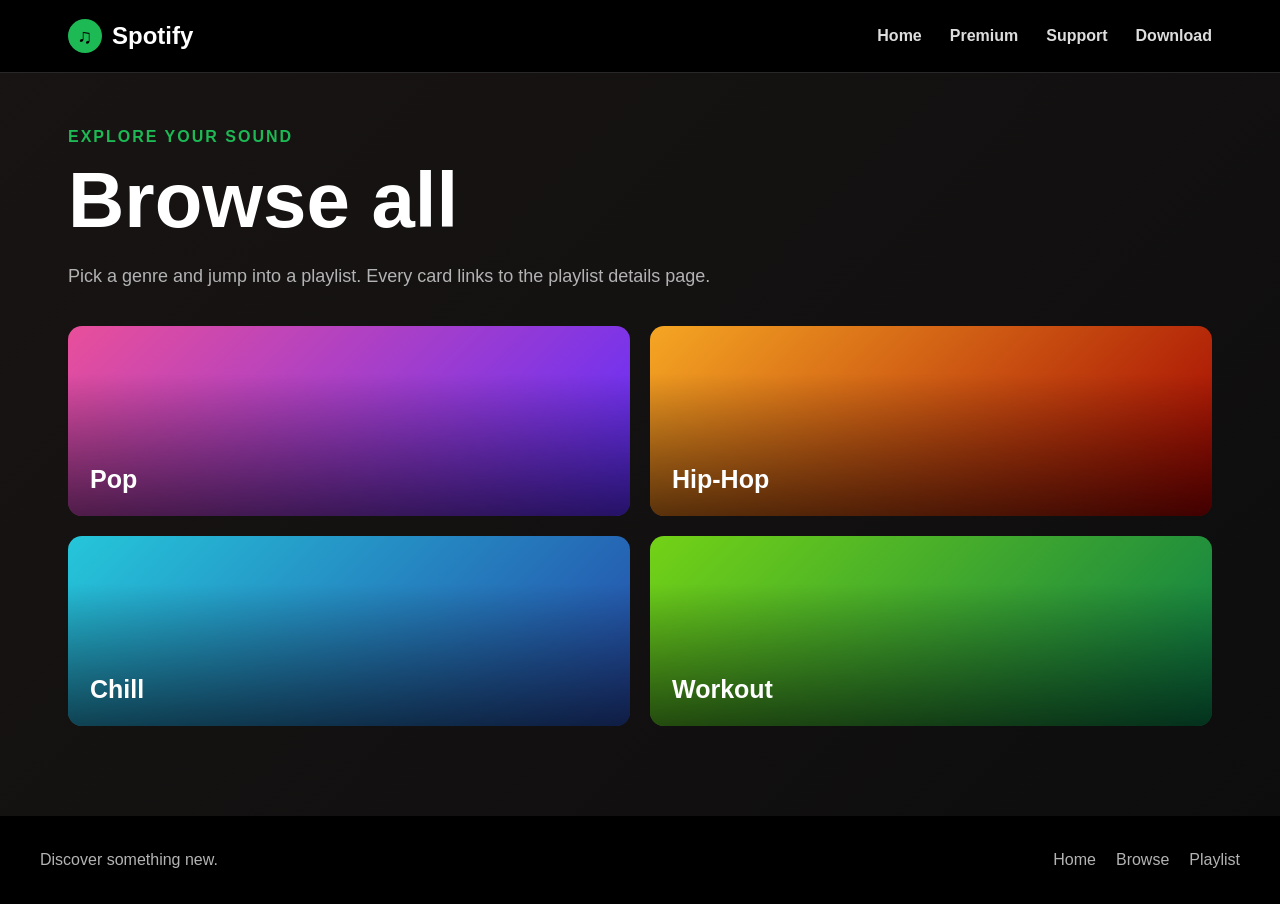
==== browse.html @ c549fef0 "HELLO" ====
<!DOCTYPE html>
<html lang="en">
<head><meta charset="UTF-8"><meta name="viewport" content="width=device-width,initial-scale=1.0">
<title>Spotify Clone | Browse</title><link rel="stylesheet" href="style.css"></head>
<body>
<header><nav class="navbar">
<a class="logo" href="index.html"><span class="logo-mark">♫</span>Spotify</a>
<div class="nav-links"><a href="index.html">Home</a><a href="browse.html">Premium</a><a href="browse.html">Support</a><a href="browse.html">Download</a></div>
</nav></header>
<main>
<div class="eyebrow">Explore your sound</div><h1>Browse all</h1><p class="page-intro">Pick a genre and jump into a playlist. Every card links to the playlist details page.</p>
<section class="genre-grid" style="margin-top:35px">
<a class="genre genre-pop" href="playlist.html"><span>Pop</span></a>
<a class="genre genre-hiphop" href="playlist.html"><span>Hip-Hop</span></a>
<a class="genre genre-chill" href="playlist.html"><span>Chill</span></a>
<a class="genre genre-workout" href="playlist.html"><span>Workout</span></a>
</section>
</main>
<footer><div class="footer-inner"><span>Discover something new.</span><div class="footer-links"><a href="index.html">Home</a><a href="browse.html">Browse</a><a href="playlist.html">Playlist</a></div></div></footer>
</body></html>
---- style.css ----
*{box-sizing:border-box;margin:0;padding:0}
:root{--green:#1DB954;--black:#191414;--dark:#121212;--card:#181818;--muted:#b3b3b3;--white:#fff}
body{font-family:Arial,Helvetica,sans-serif;background:linear-gradient(135deg,#191414,#0d0d0d);color:var(--white);min-height:100vh}
a{color:inherit;text-decoration:none}
header{background:#000;position:sticky;top:0;z-index:10;border-bottom:1px solid #282828}
.navbar{max-width:1200px;margin:auto;min-height:72px;padding:0 28px;display:flex;align-items:center;justify-content:space-between;gap:25px}
.logo{display:flex;align-items:center;gap:10px;font-size:24px;font-weight:800}
.logo-mark{width:34px;height:34px;border-radius:50%;background:var(--green);display:grid;place-items:center;color:#000;font-size:20px}
.nav-links{display:flex;align-items:center;gap:28px;font-weight:700}
.nav-links a{color:#ddd;transition:.2s}
.nav-links a:hover{color:var(--green)}
.nav-cta{background:var(--green);color:#000!important;padding:10px 18px;border-radius:999px}
main{max-width:1200px;margin:auto;padding:55px 28px 90px}
.hero{min-height:420px;display:flex;align-items:center;justify-content:space-between;gap:40px;padding:50px 0}
.hero-copy{max-width:650px}
.eyebrow{color:var(--green);font-weight:800;text-transform:uppercase;letter-spacing:2px;margin-bottom:15px}
h1{font-size:clamp(42px,7vw,78px);line-height:1.02;margin-bottom:20px}
.hero p,.page-intro{color:var(--muted);font-size:18px;line-height:1.7;max-width:650px}
.btn{display:inline-block;margin-top:28px;background:var(--green);color:#000;font-weight:800;padding:14px 25px;border-radius:999px;transition:.2s}
.btn:hover{transform:scale(1.04);background:#35e36d}
.hero-art{width:310px;height:310px;border-radius:18px;background:linear-gradient(145deg,#1ed760,#0b6b32 55%,#050505);display:grid;place-items:center;box-shadow:0 25px 60px #0008}
.hero-art span{font-size:90px;font-weight:900;color:#000}
.section-title{font-size:28px;margin:35px 0 22px}
.card-row,.genre-grid{display:flex;flex-wrap:wrap;gap:20px}
.card{background:var(--card);padding:18px;border-radius:12px;width:calc(25% - 15px);min-width:200px;transition:.25s}
.card:hover{background:#242424;transform:translateY(-5px)}
.cover{width:100%;aspect-ratio:1;border-radius:8px;object-fit:cover;background:#333}
.card h3{font-size:17px;margin-top:15px}
.card p{color:var(--muted);font-size:14px;margin-top:7px}
.genre{height:190px;display:flex;align-items:flex-end;padding:22px;border-radius:14px;overflow:hidden;position:relative;font-size:25px;font-weight:800}
.genre:after{content:"";position:absolute;inset:0;background:linear-gradient(transparent 25%,#0009)}
.genre span{position:relative;z-index:1}
.genre-pop{background:linear-gradient(135deg,#e94f9a,#5b2cff)}
.genre-hiphop{background:linear-gradient(135deg,#f5a623,#a00000)}
.genre-chill{background:linear-gradient(135deg,#25c6da,#2547a8)}
.genre-workout{background:linear-gradient(135deg,#73d216,#087a48)}
.genre-grid .genre{width:calc(50% - 10px)}
.playlist-header{display:flex;align-items:end;gap:30px;padding:35px 0}
.playlist-cover{width:250px;height:250px;border-radius:12px;object-fit:cover}
.playlist-info h1{font-size:55px;margin:8px 0}
.playlist-info p{color:var(--muted);line-height:1.6}
.play-btn{display:inline-block;background:var(--green);color:#000;font-weight:800;border-radius:999px;padding:13px 24px;margin-top:20px}
.track-table{width:100%;border-collapse:collapse;margin-top:25px;background:#151515;border-radius:12px;overflow:hidden}
.track-table th,.track-table td{text-align:left;padding:17px 18px;border-bottom:1px solid #292929}
.track-table th{color:var(--muted);font-size:13px;text-transform:uppercase;letter-spacing:1px}
.track-table tr:hover td{background:#202020}
.track-no{color:var(--muted);width:60px}
.duration{color:var(--muted);width:120px}
form{margin-top:45px;max-width:520px;background:var(--card);padding:25px;border-radius:14px}
label{display:block;margin-bottom:8px;font-weight:700}
input{width:100%;padding:13px 14px;border:1px solid #444;border-radius:7px;background:#0d0d0d;color:#fff}
footer{background:#000;padding:35px 28px;color:var(--muted)}
.footer-inner{max-width:1200px;margin:auto;display:flex;justify-content:space-between;gap:25px;flex-wrap:wrap}
.footer-links{display:flex;gap:20px;flex-wrap:wrap}
.footer-links a:hover{color:var(--green)}
#featured{scroll-margin-top:90px}
@media(max-width:760px){
 .navbar{padding:14px 18px;align-items:flex-start}.nav-links{gap:12px;font-size:13px;flex-wrap:wrap;justify-content:flex-end}.logo{font-size:19px}
 main{padding:35px 18px 70px}.hero{flex-direction:column;align-items:flex-start}.hero-art{width:230px;height:230px}.hero-art span{font-size:70px}
 .card{width:calc(50% - 10px);min-width:0}.genre-grid .genre{width:100%}
 .playlist-header{flex-direction:column;align-items:flex-start}.playlist-cover{width:210px;height:210px}.playlist-info h1{font-size:40px}
 .track-table th,.track-table td{padding:13px 8px;font-size:13px}
}
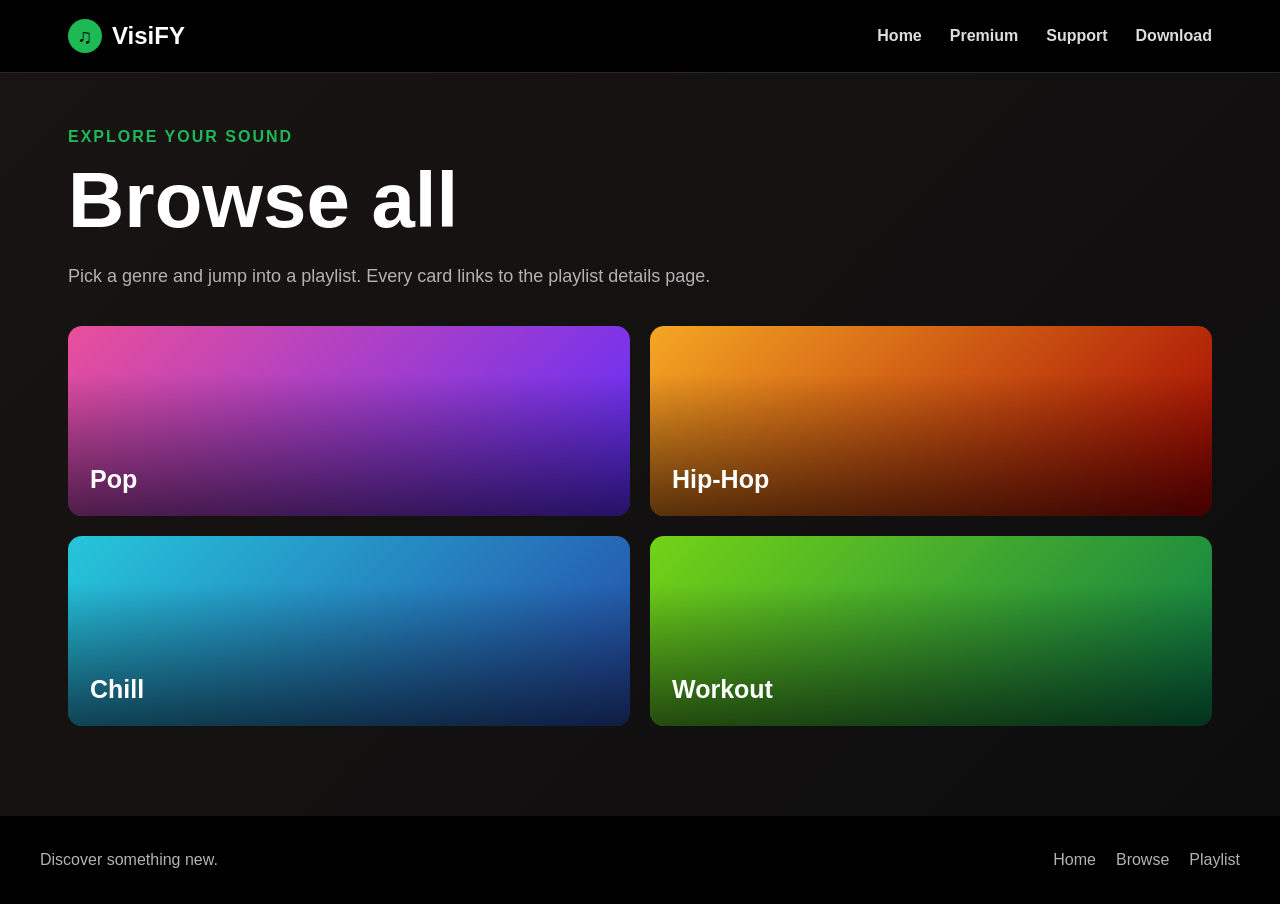
==== commit fb2d182d: "hello2" ====
--- a/browse.html
+++ b/browse.html
@@ -1,10 +1,10 @@
 <!DOCTYPE html>
 <html lang="en">
 <head><meta charset="UTF-8"><meta name="viewport" content="width=device-width,initial-scale=1.0">
-<title>Spotify Clone | Browse</title><link rel="stylesheet" href="style.css"></head>
+<title>VisiFY Clone | Browse</title><link rel="stylesheet" href="style.css"></head>
 <body>
 <header><nav class="navbar">
-<a class="logo" href="index.html"><span class="logo-mark">♫</span>Spotify</a>
+<a class="logo" href="index.html"><span class="logo-mark">♫</span>VisiFY</a>
 <div class="nav-links"><a href="index.html">Home</a><a href="browse.html">Premium</a><a href="browse.html">Support</a><a href="browse.html">Download</a></div>
 </nav></header>
 <main>
